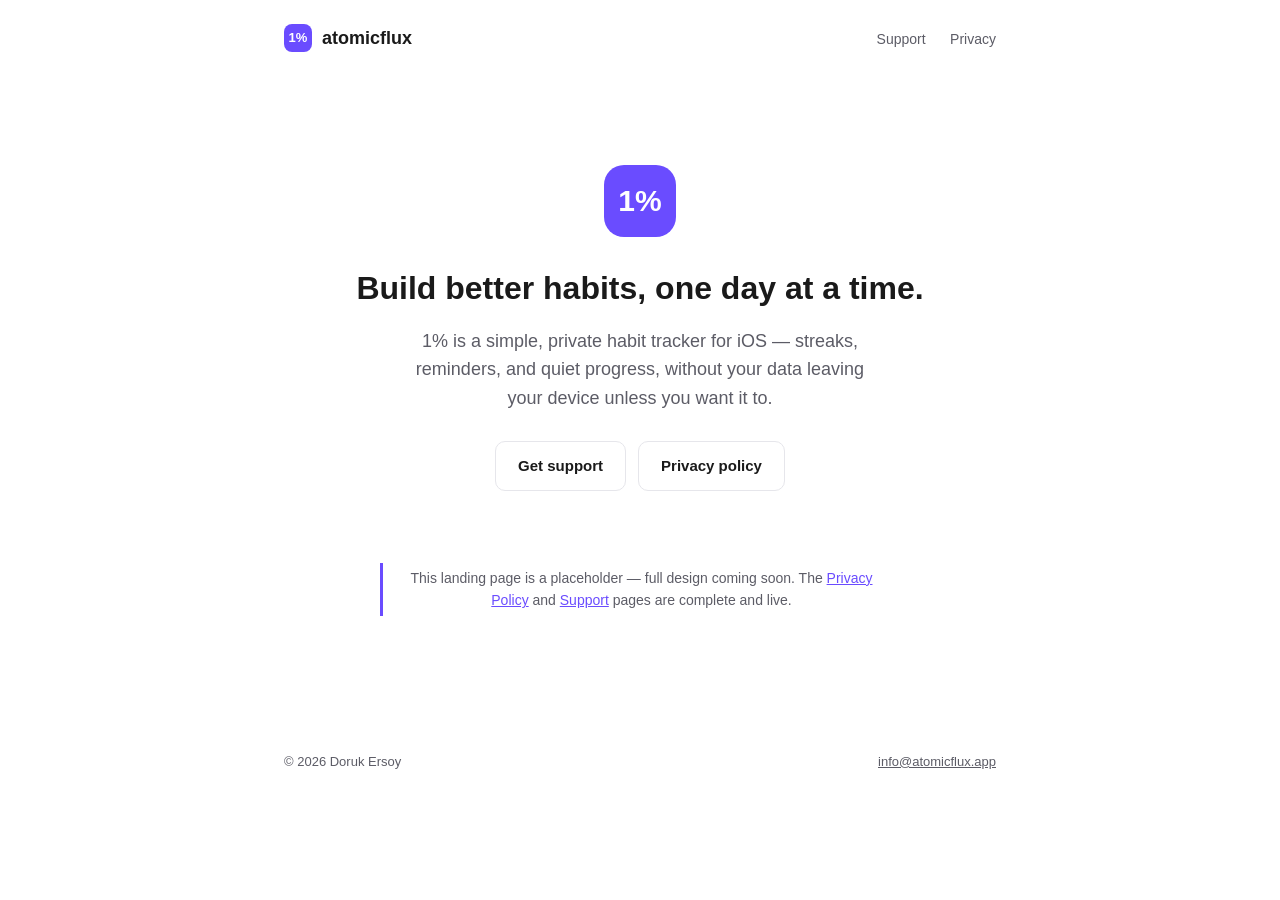
==== index.html @ e9e7b1c2 "Initial site: landing page, privacy policy, and support page Co-Authored-By: Claude Sonnet 5 <norepl" ====
<!doctype html>
<html lang="en">
<head>
<meta charset="utf-8">
<meta name="viewport" content="width=device-width, initial-scale=1">
<title>1% — Build better habits, one day at a time</title>
<meta name="description" content="1% is a simple, private habit tracker for iOS. Track streaks, build routines, and grow 1% every day.">
<link rel="stylesheet" href="/css/style.css">
</head>
<body>
<header class="site">
  <a class="brand" href="/">
    <span class="mark">1%</span>
    atomicflux
  </a>
  <nav class="site">
    <a href="/support/">Support</a>
    <a href="/privacy/">Privacy</a>
  </nav>
</header>

<main class="wrap">
  <section class="hero">
    <div class="mark-lg">1%</div>
    <h1>Build better habits, one day at a time.</h1>
    <p class="tagline">1% is a simple, private habit tracker for iOS — streaks, reminders, and quiet progress, without your data leaving your device unless you want it to.</p>
    <div class="cta-row">
      <a class="btn secondary" href="/support/">Get support</a>
      <a class="btn secondary" href="/privacy/">Privacy policy</a>
    </div>
  </section>

  <p class="notice" style="text-align:center; max-width:520px; margin:40px auto 0;">
    This landing page is a placeholder — full design coming soon. The
    <a href="/privacy/">Privacy Policy</a> and <a href="/support/">Support</a>
    pages are complete and live.
  </p>
</main>

<footer class="site">
  <span>&copy; 2026 Doruk Ersoy</span>
  <span><a href="mailto:info@atomicflux.app">info@atomicflux.app</a></span>
</footer>
</body>
</html>
---- css/style.css ----
:root {
  color-scheme: light dark;
  --bg: #ffffff;
  --fg: #1a1a1a;
  --muted: #5c5c66;
  --accent: #6a4cff;
  --border: #e6e6eb;
  --card: #f7f7fa;
}

@media (prefers-color-scheme: dark) {
  :root {
    --bg: #0f0f13;
    --fg: #f2f2f5;
    --muted: #a3a3ad;
    --accent: #9b85ff;
    --border: #26262e;
    --card: #17171d;
  }
}

* { box-sizing: border-box; }

body {
  margin: 0;
  background: var(--bg);
  color: var(--fg);
  font-family: -apple-system, BlinkMacSystemFont, "Segoe UI", Roboto, Helvetica, Arial, sans-serif;
  line-height: 1.6;
}

.wrap {
  max-width: 760px;
  margin: 0 auto;
  padding: 48px 24px 96px;
}

header.site {
  display: flex;
  align-items: center;
  justify-content: space-between;
  max-width: 760px;
  margin: 0 auto;
  padding: 24px 24px 0;
}

.brand {
  display: flex;
  align-items: center;
  gap: 10px;
  font-weight: 700;
  font-size: 18px;
  color: var(--fg);
  text-decoration: none;
}

.brand .mark {
  width: 28px;
  height: 28px;
  border-radius: 8px;
  background: var(--accent);
  color: #fff;
  display: flex;
  align-items: center;
  justify-content: center;
  font-size: 13px;
  font-weight: 800;
}

nav.site a {
  color: var(--muted);
  text-decoration: none;
  font-size: 14px;
  margin-left: 20px;
}

nav.site a:hover { color: var(--fg); }

h1 { font-size: 32px; margin-bottom: 8px; }
h2 { font-size: 22px; margin-top: 40px; }
h3 { font-size: 17px; margin-top: 28px; }

p, li { color: var(--fg); }

.muted { color: var(--muted); }

a { color: var(--accent); }

table {
  width: 100%;
  border-collapse: collapse;
  margin: 16px 0;
}

th, td {
  text-align: left;
  padding: 8px 12px;
  border: 1px solid var(--border);
  font-size: 14px;
}

th { background: var(--card); }

.card {
  background: var(--card);
  border: 1px solid var(--border);
  border-radius: 12px;
  padding: 20px 24px;
  margin: 20px 0;
}

.badge {
  display: inline-block;
  font-size: 12px;
  color: var(--muted);
  border: 1px solid var(--border);
  border-radius: 999px;
  padding: 4px 10px;
  margin-bottom: 16px;
}

.hero {
  text-align: center;
  padding: 64px 0 32px;
}

.hero .mark-lg {
  width: 72px;
  height: 72px;
  border-radius: 20px;
  background: var(--accent);
  color: #fff;
  display: flex;
  align-items: center;
  justify-content: center;
  font-size: 30px;
  font-weight: 800;
  margin: 0 auto 20px;
}

.hero p.tagline {
  color: var(--muted);
  font-size: 18px;
  max-width: 480px;
  margin: 12px auto 28px;
}

.cta-row {
  display: flex;
  gap: 12px;
  justify-content: center;
  flex-wrap: wrap;
}

.btn {
  display: inline-block;
  padding: 12px 22px;
  border-radius: 10px;
  text-decoration: none;
  font-weight: 600;
  font-size: 15px;
}

.btn.primary {
  background: var(--accent);
  color: #fff;
}

.btn.secondary {
  background: transparent;
  color: var(--fg);
  border: 1px solid var(--border);
}

footer.site {
  max-width: 760px;
  margin: 0 auto;
  padding: 40px 24px;
  color: var(--muted);
  font-size: 13px;
  display: flex;
  justify-content: space-between;
  flex-wrap: wrap;
  gap: 8px;
}

footer.site a { color: var(--muted); }

.faq dt {
  font-weight: 600;
  margin-top: 20px;
}

.faq dd {
  margin: 6px 0 0;
  color: var(--muted);
}

.notice {
  border-left: 3px solid var(--accent);
  padding: 4px 16px;
  color: var(--muted);
  font-size: 14px;
  margin: 24px 0;
}
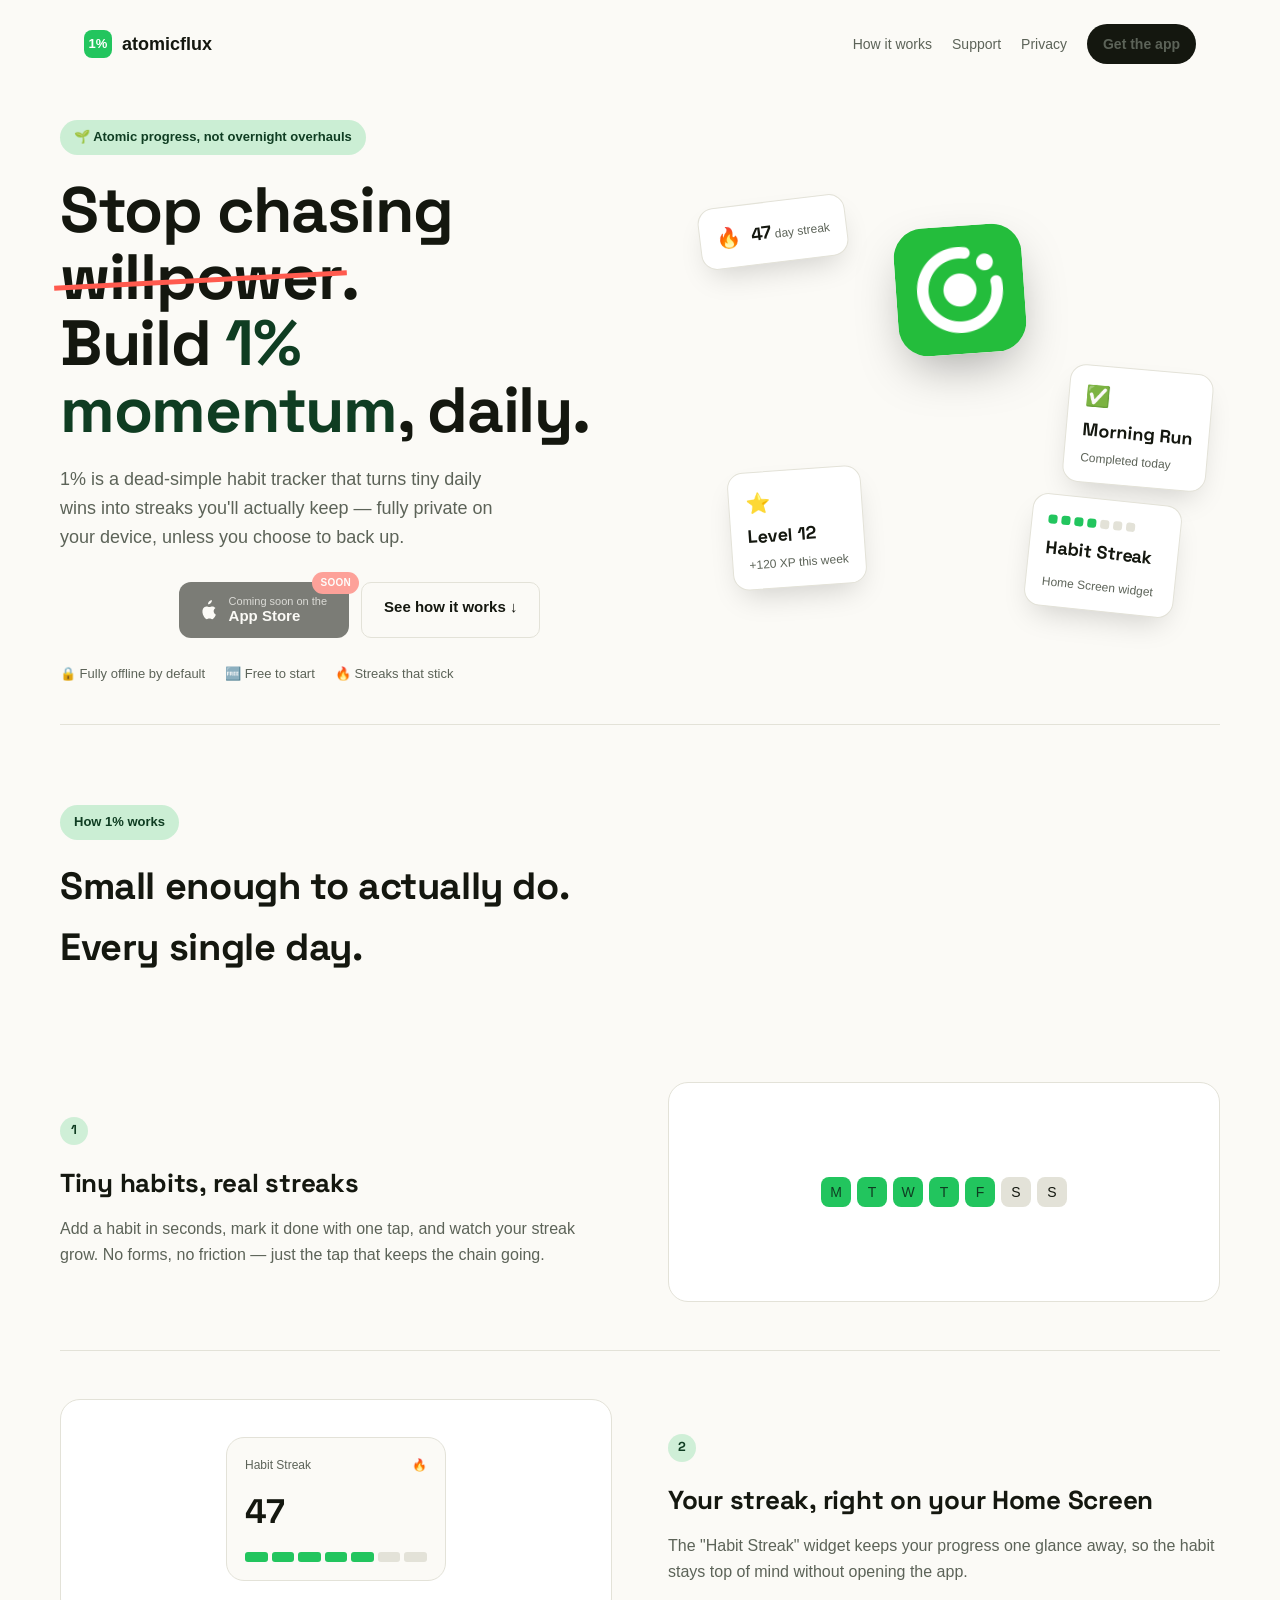
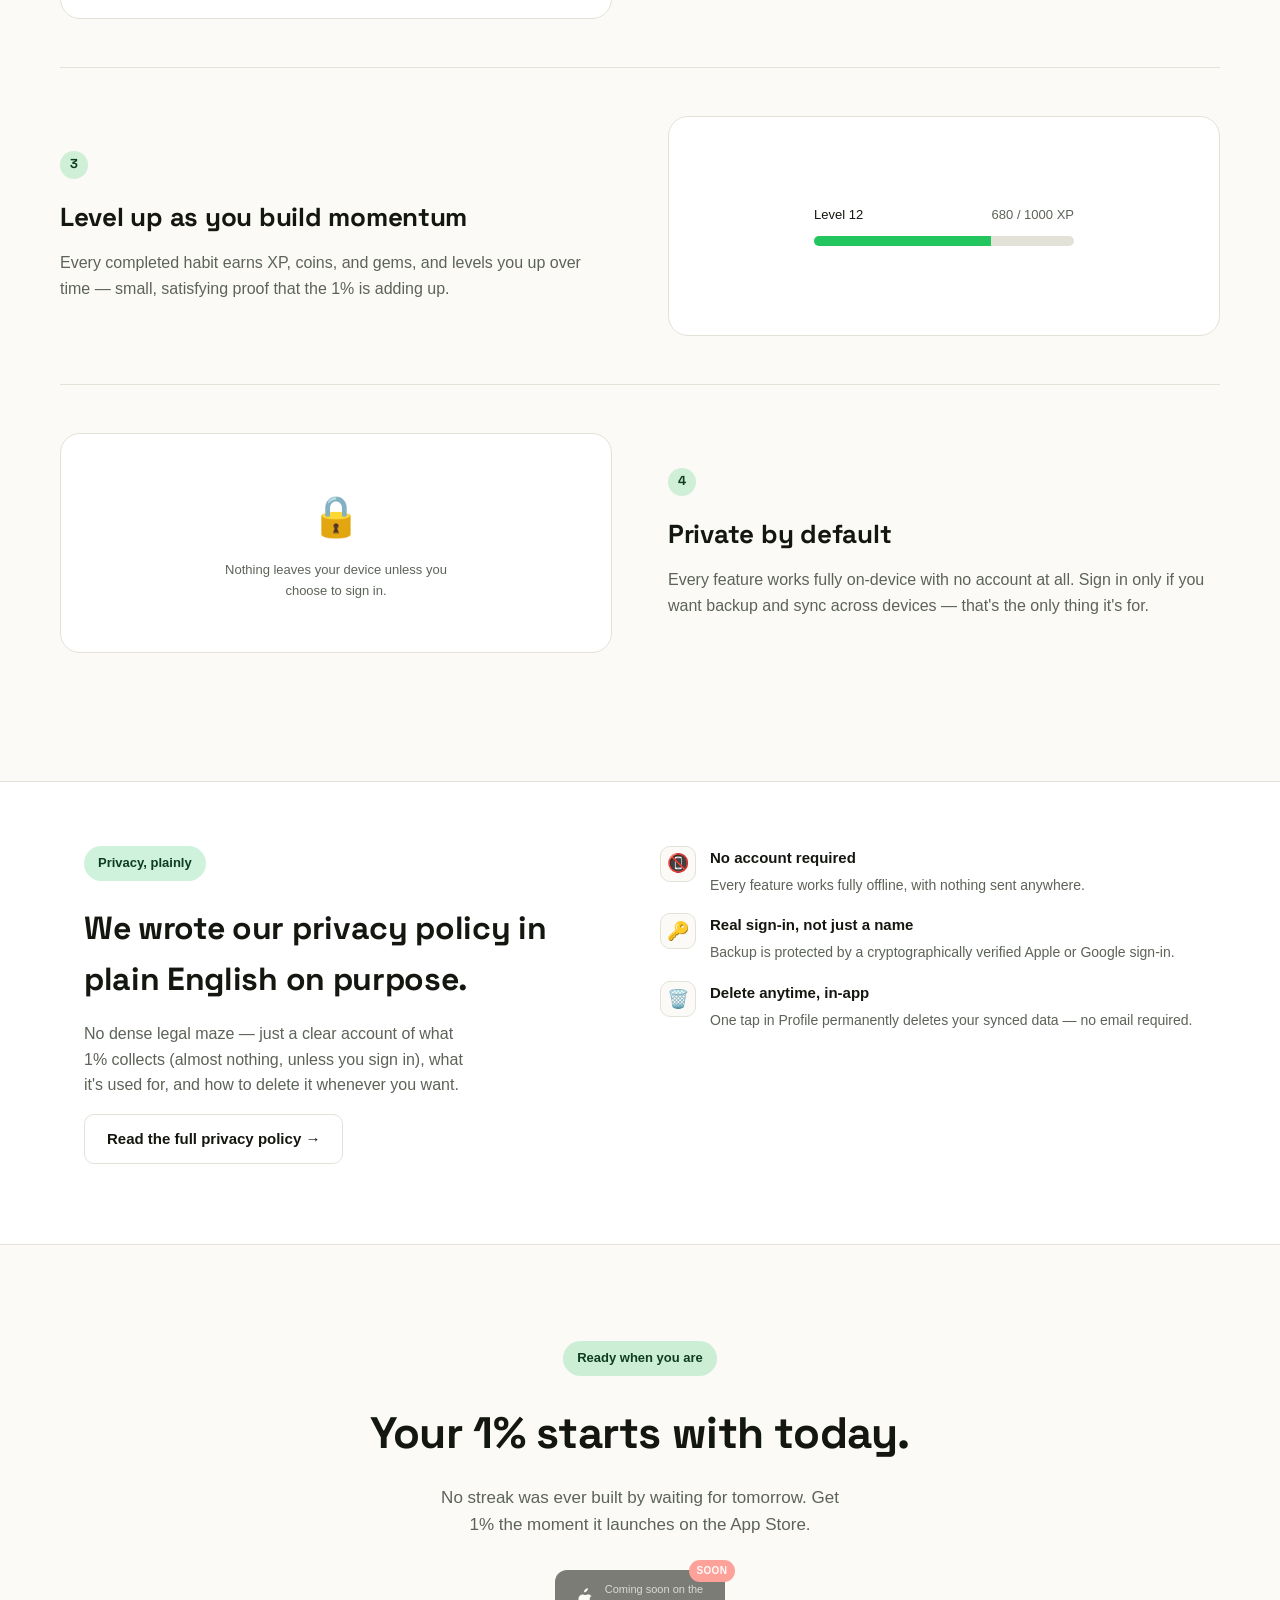
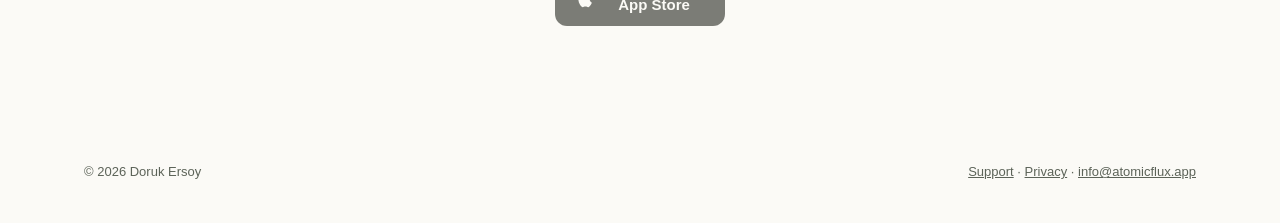
==== commit 41757c76: "Redesign landing page: bold hero, floating stat cards, feature walkthrough Co-Authored-By: Claude So" ====
--- a/index.html
+++ b/index.html
@@ -3,43 +3,205 @@
 <head>
 <meta charset="utf-8">
 <meta name="viewport" content="width=device-width, initial-scale=1">
-<title>1% — Build better habits, one day at a time</title>
-<meta name="description" content="1% is a simple, private habit tracker for iOS. Track streaks, build routines, and grow 1% every day.">
+<title>1% — Stop chasing willpower. Build 1% momentum, daily.</title>
+<meta name="description" content="1% is a dead-simple, private habit tracker for iOS. Turn tiny daily wins into streaks you'll actually keep.">
+<link rel="preconnect" href="https://fonts.googleapis.com">
+<link rel="preconnect" href="https://fonts.gstatic.com" crossorigin>
+<link href="https://fonts.googleapis.com/css2?family=Space+Grotesk:wght@500;700&display=swap" rel="stylesheet">
 <link rel="stylesheet" href="/css/style.css">
+<link rel="stylesheet" href="/css/home.css">
 </head>
-<body>
+<body class="home">
 <header class="site">
   <a class="brand" href="/">
     <span class="mark">1%</span>
     atomicflux
   </a>
   <nav class="site">
+    <a href="#how-it-works">How it works</a>
     <a href="/support/">Support</a>
     <a href="/privacy/">Privacy</a>
+    <a class="nav-dl" href="#download">Get the app</a>
   </nav>
 </header>
 
-<main class="wrap">
-  <section class="hero">
-    <div class="mark-lg">1%</div>
-    <h1>Build better habits, one day at a time.</h1>
-    <p class="tagline">1% is a simple, private habit tracker for iOS — streaks, reminders, and quiet progress, without your data leaving your device unless you want it to.</p>
+<main>
+  <section class="hero-section home-wrap">
+    <div class="hero-grid">
+      <div class="hero-copy">
+        <span class="eyebrow">🌱 Atomic progress, not overnight overhauls</span>
+        <h1>
+          <span class="line">Stop chasing <span class="strike">willpower</span>.</span>
+          <span class="line">Build <span class="accent-word">1% momentum</span>, daily.</span>
+        </h1>
+        <p class="hero-sub">1% is a dead-simple habit tracker that turns tiny daily wins into streaks you'll actually keep — fully private on your device, unless you choose to back up.</p>
+
+        <div class="cta-row">
+          <a class="appstore-badge disabled" href="#download" aria-disabled="true">
+            <svg width="22" height="22" viewBox="0 0 24 24" fill="currentColor" aria-hidden="true"><path d="M16.365 1.43c0 1.14-.462 2.096-1.226 2.87-.83.84-2.14 1.49-3.09 1.41-.15-1.09.44-2.24 1.16-2.95.79-.8 2.14-1.4 3.11-1.33.02.01.03.01.05 0zM20.6 17.12c-.41.95-.6 1.37-1.12 2.21-.72 1.17-1.74 2.63-3 2.64-1.12.01-1.41-.73-2.93-.72-1.52.01-1.84.74-2.96.73-1.26-.01-2.22-1.32-2.94-2.49-2.02-3.27-2.23-7.1-.98-9.14.88-1.44 2.28-2.29 3.6-2.29 1.34 0 2.18.74 3.29.74 1.08 0 1.73-.74 3.29-.74 1.18 0 2.43.64 3.31 1.75-2.91 1.6-2.44 5.76.44 7.31z"/></svg>
+            <span class="label">
+              <span class="small">Coming soon on the</span>
+              <span class="big">App Store</span>
+            </span>
+            <span class="soon-tag">Soon</span>
+          </a>
+          <a class="btn secondary" href="#how-it-works">See how it works ↓</a>
+        </div>
+
+        <div class="proof-row">
+          <span>🔒 Fully offline by default</span>
+          <span>🆓 Free to start</span>
+          <span>🔥 Streaks that stick</span>
+        </div>
+      </div>
+
+      <div class="hero-visual" data-reveal>
+        <img class="app-icon-float" src="/assets/app-icon.png" alt="1% app icon">
+        <div class="float-card card-streak">
+          <span class="emoji">🔥</span>
+          <div><strong>47</strong> <span class="muted">day streak</span></div>
+        </div>
+        <div class="float-card card-habit">
+          <span class="emoji">✅</span>
+          <strong>Morning Run</strong>
+          <span class="muted">Completed today</span>
+        </div>
+        <div class="float-card card-level">
+          <span class="emoji">⭐</span>
+          <strong>Level 12</strong>
+          <span class="muted">+120 XP this week</span>
+        </div>
+        <div class="float-card card-widget">
+          <div class="widget-dots" aria-hidden="true">
+            <span class="dot on"></span><span class="dot on"></span><span class="dot on"></span>
+            <span class="dot on"></span><span class="dot"></span><span class="dot"></span><span class="dot"></span>
+          </div>
+          <strong>Habit Streak</strong>
+          <span class="muted">Home Screen widget</span>
+        </div>
+      </div>
+    </div>
+  </section>
+
+  <section id="how-it-works" class="features home-wrap">
+    <div class="section-head" data-reveal>
+      <span class="eyebrow">How 1% works</span>
+      <h2>Small enough to actually do. Every single day.</h2>
+    </div>
+
+    <div class="feature-row" data-reveal>
+      <div class="feature-copy">
+        <span class="num">1</span>
+        <h3>Tiny habits, real streaks</h3>
+        <p>Add a habit in seconds, mark it done with one tap, and watch your streak grow. No forms, no friction — just the tap that keeps the chain going.</p>
+      </div>
+      <div class="feature-visual">
+        <div class="mock-streak" aria-hidden="true">
+          <div class="day done">M</div>
+          <div class="day done">T</div>
+          <div class="day done">W</div>
+          <div class="day done">T</div>
+          <div class="day done">F</div>
+          <div class="day">S</div>
+          <div class="day">S</div>
+        </div>
+      </div>
+    </div>
+
+    <div class="feature-row reverse" data-reveal>
+      <div class="feature-copy">
+        <span class="num">2</span>
+        <h3>Your streak, right on your Home Screen</h3>
+        <p>The "Habit Streak" widget keeps your progress one glance away, so the habit stays top of mind without opening the app.</p>
+      </div>
+      <div class="feature-visual">
+        <div class="mock-widget" aria-hidden="true">
+          <div class="top"><span>Habit Streak</span><span>🔥</span></div>
+          <div class="streak-num">47</div>
+          <div class="grid7">
+            <span class="on"></span><span class="on"></span><span class="on"></span>
+            <span class="on"></span><span class="on"></span><span></span><span></span>
+          </div>
+        </div>
+      </div>
+    </div>
+
+    <div class="feature-row" data-reveal>
+      <div class="feature-copy">
+        <span class="num">3</span>
+        <h3>Level up as you build momentum</h3>
+        <p>Every completed habit earns XP, coins, and gems, and levels you up over time — small, satisfying proof that the 1% is adding up.</p>
+      </div>
+      <div class="feature-visual">
+        <div class="mock-levels" aria-hidden="true">
+          <div class="row"><span>Level 12</span><span class="muted">680 / 1000 XP</span></div>
+          <div class="bar"><span></span></div>
+        </div>
+      </div>
+    </div>
+
+    <div class="feature-row reverse" data-reveal>
+      <div class="feature-copy">
+        <span class="num">4</span>
+        <h3>Private by default</h3>
+        <p>Every feature works fully on-device with no account at all. Sign in only if you want backup and sync across devices — that's the only thing it's for.</p>
+      </div>
+      <div class="feature-visual">
+        <div class="mock-lock">
+          <div class="icon">🔒</div>
+          <p>Nothing leaves your device unless you choose to sign in.</p>
+        </div>
+      </div>
+    </div>
+  </section>
+
+  <section class="trust-strip">
+    <div class="home-wrap trust-grid" data-reveal>
+      <div>
+        <span class="eyebrow">Privacy, plainly</span>
+        <h2>We wrote our privacy policy in plain English on purpose.</h2>
+        <p>No dense legal maze — just a clear account of what 1% collects (almost nothing, unless you sign in), what it's used for, and how to delete it whenever you want.</p>
+        <p><a class="btn secondary" href="/privacy/">Read the full privacy policy →</a></p>
+      </div>
+      <div class="trust-points">
+        <div class="trust-point">
+          <span class="icon">📵</span>
+          <div><strong>No account required</strong><span>Every feature works fully offline, with nothing sent anywhere.</span></div>
+        </div>
+        <div class="trust-point">
+          <span class="icon">🔑</span>
+          <div><strong>Real sign-in, not just a name</strong><span>Backup is protected by a cryptographically verified Apple or Google sign-in.</span></div>
+        </div>
+        <div class="trust-point">
+          <span class="icon">🗑️</span>
+          <div><strong>Delete anytime, in-app</strong><span>One tap in Profile permanently deletes your synced data — no email required.</span></div>
+        </div>
+      </div>
+    </div>
+  </section>
+
+  <section id="download" class="final-cta home-wrap" data-reveal>
+    <span class="eyebrow">Ready when you are</span>
+    <h2>Your 1% starts with today.</h2>
+    <p>No streak was ever built by waiting for tomorrow. Get 1% the moment it launches on the App Store.</p>
     <div class="cta-row">
-      <a class="btn secondary" href="/support/">Get support</a>
-      <a class="btn secondary" href="/privacy/">Privacy policy</a>
-    </div>
-  </section>
-
-  <p class="notice" style="text-align:center; max-width:520px; margin:40px auto 0;">
-    This landing page is a placeholder — full design coming soon. The
-    <a href="/privacy/">Privacy Policy</a> and <a href="/support/">Support</a>
-    pages are complete and live.
-  </p>
+      <a class="appstore-badge disabled" href="#download" aria-disabled="true">
+        <svg width="22" height="22" viewBox="0 0 24 24" fill="currentColor" aria-hidden="true"><path d="M16.365 1.43c0 1.14-.462 2.096-1.226 2.87-.83.84-2.14 1.49-3.09 1.41-.15-1.09.44-2.24 1.16-2.95.79-.8 2.14-1.4 3.11-1.33.02.01.03.01.05 0zM20.6 17.12c-.41.95-.6 1.37-1.12 2.21-.72 1.17-1.74 2.63-3 2.64-1.12.01-1.41-.73-2.93-.72-1.52.01-1.84.74-2.96.73-1.26-.01-2.22-1.32-2.94-2.49-2.02-3.27-2.23-7.1-.98-9.14.88-1.44 2.28-2.29 3.6-2.29 1.34 0 2.18.74 3.29.74 1.08 0 1.73-.74 3.29-.74 1.18 0 2.43.64 3.31 1.75-2.91 1.6-2.44 5.76.44 7.31z"/></svg>
+        <span class="label">
+          <span class="small">Coming soon on the</span>
+          <span class="big">App Store</span>
+        </span>
+        <span class="soon-tag">Soon</span>
+      </a>
+    </div>
+  </section>
 </main>
 
 <footer class="site">
   <span>&copy; 2026 Doruk Ersoy</span>
-  <span><a href="mailto:info@atomicflux.app">info@atomicflux.app</a></span>
+  <span><a href="/support/">Support</a> · <a href="/privacy/">Privacy</a> · <a href="mailto:info@atomicflux.app">info@atomicflux.app</a></span>
 </footer>
+
+<script src="/js/home.js" defer></script>
 </body>
 </html>
--- a/css/style.css
+++ b/css/style.css
@@ -1,21 +1,26 @@
 :root {
   color-scheme: light dark;
-  --bg: #ffffff;
-  --fg: #1a1a1a;
-  --muted: #5c5c66;
-  --accent: #6a4cff;
-  --border: #e6e6eb;
-  --card: #f7f7fa;
+  --bg: #fbfaf6;
+  --fg: #14170f;
+  --muted: #5c6358;
+  --accent: #22c55e;
+  --accent-ink: #0f3d22;
+  --negative: #ff5a4e;
+  --border: #e3e2d8;
+  --card: #ffffff;
+  --font-display: "Space Grotesk", -apple-system, BlinkMacSystemFont, "Segoe UI", sans-serif;
 }
 
 @media (prefers-color-scheme: dark) {
   :root {
-    --bg: #0f0f13;
-    --fg: #f2f2f5;
-    --muted: #a3a3ad;
-    --accent: #9b85ff;
-    --border: #26262e;
-    --card: #17171d;
+    --bg: #0b0d0a;
+    --fg: #f2f4ee;
+    --muted: #a2a89b;
+    --accent: #3ddc73;
+    --accent-ink: #0b2416;
+    --negative: #ff6f65;
+    --border: #23261f;
+    --card: #14170f;
   }
 }
 
@@ -67,18 +72,30 @@
   font-weight: 800;
 }
 
+nav.site {
+  display: flex;
+  align-items: center;
+  flex-wrap: wrap;
+  justify-content: flex-end;
+  gap: 10px 20px;
+}
+
 nav.site a {
   color: var(--muted);
   text-decoration: none;
   font-size: 14px;
-  margin-left: 20px;
 }
 
 nav.site a:hover { color: var(--fg); }
 
-h1 { font-size: 32px; margin-bottom: 8px; }
-h2 { font-size: 22px; margin-top: 40px; }
-h3 { font-size: 17px; margin-top: 28px; }
+@media (max-width: 560px) {
+  header.site { flex-wrap: wrap; row-gap: 14px; }
+}
+
+h1, h2, h3 { font-family: var(--font-display); letter-spacing: -0.01em; }
+h1 { font-size: 32px; margin-bottom: 8px; font-weight: 700; }
+h2 { font-size: 22px; margin-top: 40px; font-weight: 700; }
+h3 { font-size: 17px; margin-top: 28px; font-weight: 700; }
 
 p, li { color: var(--fg); }
 
@@ -117,32 +134,6 @@
   border-radius: 999px;
   padding: 4px 10px;
   margin-bottom: 16px;
-}
-
-.hero {
-  text-align: center;
-  padding: 64px 0 32px;
-}
-
-.hero .mark-lg {
-  width: 72px;
-  height: 72px;
-  border-radius: 20px;
-  background: var(--accent);
-  color: #fff;
-  display: flex;
-  align-items: center;
-  justify-content: center;
-  font-size: 30px;
-  font-weight: 800;
-  margin: 0 auto 20px;
-}
-
-.hero p.tagline {
-  color: var(--muted);
-  font-size: 18px;
-  max-width: 480px;
-  margin: 12px auto 28px;
 }
 
 .cta-row {
--- a/css/home.css
+++ b/css/home.css
@@ -0,0 +1,476 @@
+/* ---------- layout shell (wider than the legal pages) ---------- */
+
+body.home header.site,
+body.home footer.site {
+  max-width: 1160px;
+}
+
+.home-wrap {
+  max-width: 1160px;
+  margin: 0 auto;
+  padding: 0 24px;
+}
+
+.nav-dl {
+  display: inline-flex;
+  align-items: center;
+  gap: 6px;
+  background: var(--fg);
+  color: var(--bg);
+  font-size: 13px;
+  font-weight: 700;
+  padding: 9px 16px;
+  border-radius: 999px;
+  text-decoration: none;
+}
+
+@media (prefers-color-scheme: dark) {
+  .nav-dl { background: var(--accent); color: var(--accent-ink); }
+}
+
+/* ---------- hero ---------- */
+
+.hero-section {
+  padding: 56px 0 40px;
+  overflow: visible;
+}
+
+.hero-grid {
+  display: grid;
+  grid-template-columns: 1.15fr 1fr;
+  gap: 40px;
+  align-items: center;
+}
+
+@media (max-width: 860px) {
+  .hero-grid { grid-template-columns: 1fr; }
+}
+
+.eyebrow {
+  display: inline-flex;
+  align-items: center;
+  gap: 8px;
+  font-size: 13px;
+  font-weight: 600;
+  color: var(--accent-ink);
+  background: color-mix(in srgb, var(--accent) 22%, transparent);
+  border-radius: 999px;
+  padding: 7px 14px;
+  margin-bottom: 22px;
+}
+
+@media (prefers-color-scheme: dark) {
+  .eyebrow { color: var(--accent); background: color-mix(in srgb, var(--accent) 16%, transparent); }
+}
+
+.hero-copy h1 {
+  font-size: clamp(40px, 5.4vw, 64px);
+  line-height: 1.04;
+  font-weight: 700;
+  margin: 0 0 22px;
+  letter-spacing: -0.02em;
+}
+
+.hero-copy h1 .line { display: block; }
+
+.strike {
+  position: relative;
+  white-space: nowrap;
+}
+
+.strike::after {
+  content: "";
+  position: absolute;
+  left: -2%;
+  right: -2%;
+  top: 52%;
+  height: 0.08em;
+  background: var(--negative);
+  transform: rotate(-3deg);
+}
+
+.accent-word {
+  color: var(--accent-ink);
+}
+
+@media (prefers-color-scheme: dark) {
+  .accent-word { color: var(--accent); }
+}
+
+.hero-sub {
+  font-size: 18px;
+  color: var(--muted);
+  max-width: 46ch;
+  margin: 0 0 30px;
+}
+
+.proof-row {
+  display: flex;
+  gap: 20px;
+  flex-wrap: wrap;
+  margin-top: 26px;
+  font-size: 13px;
+  color: var(--muted);
+}
+
+.proof-row span { display: inline-flex; align-items: center; gap: 6px; }
+
+/* App Store badge */
+
+.appstore-badge {
+  display: inline-flex;
+  align-items: center;
+  gap: 10px;
+  background: var(--fg);
+  color: var(--bg);
+  padding: 13px 22px 13px 18px;
+  border-radius: 12px;
+  text-decoration: none;
+  font-weight: 700;
+  cursor: default;
+  position: relative;
+}
+
+.appstore-badge svg { flex-shrink: 0; }
+
+.appstore-badge .label {
+  display: flex;
+  flex-direction: column;
+  line-height: 1.15;
+}
+
+.appstore-badge .label .small {
+  font-size: 11px;
+  font-weight: 500;
+  opacity: 0.75;
+}
+
+.appstore-badge .label .big {
+  font-size: 15px;
+}
+
+.appstore-badge.disabled {
+  opacity: 0.55;
+  pointer-events: none;
+}
+
+.appstore-badge .soon-tag {
+  position: absolute;
+  top: -10px;
+  right: -10px;
+  background: var(--negative);
+  color: #fff;
+  font-size: 10px;
+  font-weight: 800;
+  text-transform: uppercase;
+  letter-spacing: 0.03em;
+  padding: 3px 8px;
+  border-radius: 999px;
+}
+
+/* ---------- hero visual: floating cards ---------- */
+
+.hero-visual {
+  position: relative;
+  min-height: 420px;
+}
+
+.hero-visual .app-icon-float {
+  width: 128px;
+  height: 128px;
+  border-radius: 30px;
+  box-shadow: 0 20px 50px -12px rgba(0,0,0,0.35);
+  position: absolute;
+  top: 8%;
+  left: 50%;
+  transform: translateX(-50%) rotate(-4deg);
+  z-index: 3;
+}
+
+.float-card {
+  position: absolute;
+  background: var(--card);
+  border: 1px solid var(--border);
+  border-radius: 16px;
+  padding: 14px 16px;
+  box-shadow: 0 14px 30px -10px rgba(0,0,0,0.18);
+  display: flex;
+  align-items: center;
+  gap: 10px;
+  font-size: 13px;
+  font-weight: 600;
+  transition: transform 0.25s ease;
+}
+
+.float-card .emoji { font-size: 20px; }
+.float-card .muted { font-weight: 500; font-size: 12px; }
+.float-card strong { font-family: var(--font-display); font-size: 18px; }
+
+.card-streak {
+  top: 2%;
+  left: 0;
+  transform: rotate(-7deg);
+}
+
+.card-habit {
+  top: 42%;
+  right: 2%;
+  transform: rotate(5deg);
+  flex-direction: column;
+  align-items: flex-start;
+  gap: 4px;
+}
+
+.card-level {
+  bottom: 6%;
+  left: 6%;
+  transform: rotate(-4deg);
+  flex-direction: column;
+  align-items: flex-start;
+  gap: 4px;
+}
+
+.card-widget {
+  bottom: 0%;
+  right: 8%;
+  transform: rotate(6deg);
+  width: 150px;
+  flex-direction: column;
+  align-items: flex-start;
+}
+
+.card-widget .widget-dots { display: flex; gap: 4px; margin-top: 6px; }
+.card-widget .dot { width: 9px; height: 9px; border-radius: 3px; background: var(--border); }
+.card-widget .dot.on { background: var(--accent); }
+
+@media (max-width: 860px) {
+  .hero-visual { min-height: 340px; margin-top: 16px; }
+  .hero-visual .app-icon-float { width: 96px; height: 96px; }
+  .float-card { font-size: 12px; padding: 10px 12px; }
+}
+
+/* ---------- features ---------- */
+
+.features {
+  padding: 80px 0;
+  border-top: 1px solid var(--border);
+}
+
+.section-head {
+  max-width: 560px;
+  margin-bottom: 56px;
+}
+
+.section-head .eyebrow { margin-bottom: 16px; }
+
+.section-head h2 {
+  font-size: clamp(28px, 3.4vw, 38px);
+  margin: 0;
+  font-weight: 700;
+}
+
+.feature-row {
+  display: grid;
+  grid-template-columns: 1fr 1fr;
+  gap: 56px;
+  align-items: center;
+  padding: 48px 0;
+}
+
+.feature-row:not(:last-child) {
+  border-bottom: 1px solid var(--border);
+}
+
+.feature-row.reverse .feature-copy { order: 2; }
+.feature-row.reverse .feature-visual { order: 1; }
+
+@media (max-width: 860px) {
+  .feature-row, .feature-row.reverse { grid-template-columns: 1fr; }
+  .feature-row.reverse .feature-copy,
+  .feature-row.reverse .feature-visual { order: initial; }
+}
+
+.feature-copy .num {
+  font-family: var(--font-display);
+  font-size: 13px;
+  font-weight: 700;
+  color: var(--accent-ink);
+  background: color-mix(in srgb, var(--accent) 20%, transparent);
+  display: inline-flex;
+  width: 28px;
+  height: 28px;
+  align-items: center;
+  justify-content: center;
+  border-radius: 50%;
+  margin-bottom: 18px;
+}
+
+@media (prefers-color-scheme: dark) {
+  .feature-copy .num { color: var(--accent); }
+}
+
+.feature-copy h3 {
+  font-size: 26px;
+  margin: 0 0 12px;
+}
+
+.feature-copy p {
+  color: var(--muted);
+  font-size: 16px;
+  margin: 0;
+}
+
+.feature-visual {
+  background: var(--card);
+  border: 1px solid var(--border);
+  border-radius: 20px;
+  padding: 32px;
+  min-height: 220px;
+  display: flex;
+  align-items: center;
+  justify-content: center;
+}
+
+/* mini illustrative UI mockups (not real screenshots) */
+
+.mock-streak {
+  display: flex;
+  gap: 6px;
+}
+.mock-streak .day {
+  width: 30px;
+  height: 30px;
+  border-radius: 8px;
+  background: var(--border);
+  display: flex;
+  align-items: center;
+  justify-content: center;
+  font-size: 14px;
+}
+.mock-streak .day.done { background: var(--accent); color: var(--accent-ink); }
+
+.mock-widget {
+  width: 100%;
+  max-width: 220px;
+  background: var(--bg);
+  border: 1px solid var(--border);
+  border-radius: 18px;
+  padding: 18px;
+}
+.mock-widget .top { display: flex; justify-content: space-between; font-size: 12px; color: var(--muted); margin-bottom: 10px; }
+.mock-widget .streak-num { font-family: var(--font-display); font-size: 34px; font-weight: 700; }
+.mock-widget .grid7 { display: grid; grid-template-columns: repeat(7, 1fr); gap: 4px; margin-top: 12px; }
+.mock-widget .grid7 span { height: 10px; border-radius: 3px; background: var(--border); }
+.mock-widget .grid7 span.on { background: var(--accent); }
+
+.mock-levels {
+  width: 100%;
+  max-width: 260px;
+}
+.mock-levels .row { display: flex; justify-content: space-between; align-items: center; font-size: 13px; margin-bottom: 10px; }
+.mock-levels .bar { height: 10px; border-radius: 999px; background: var(--border); overflow: hidden; }
+.mock-levels .bar span { display: block; height: 100%; background: var(--accent); width: 68%; }
+
+.mock-lock {
+  text-align: center;
+  max-width: 240px;
+}
+.mock-lock .icon { font-size: 40px; margin-bottom: 12px; }
+.mock-lock p { font-size: 13px; color: var(--muted); margin: 0; }
+
+/* ---------- privacy trust strip ---------- */
+
+.trust-strip {
+  background: var(--card);
+  border-top: 1px solid var(--border);
+  border-bottom: 1px solid var(--border);
+  padding: 64px 0;
+}
+
+.trust-grid {
+  display: grid;
+  grid-template-columns: 1fr 1fr;
+  gap: 40px;
+  align-items: start;
+}
+
+@media (max-width: 860px) {
+  .trust-grid { grid-template-columns: 1fr; }
+}
+
+.trust-grid h2 {
+  font-size: clamp(26px, 3vw, 32px);
+  margin: 0 0 16px;
+}
+
+.trust-grid p {
+  color: var(--muted);
+  font-size: 16px;
+  max-width: 44ch;
+}
+
+.trust-points {
+  display: grid;
+  gap: 16px;
+}
+
+.trust-point {
+  display: flex;
+  gap: 14px;
+  align-items: flex-start;
+}
+
+.trust-point .icon {
+  font-size: 18px;
+  background: var(--bg);
+  border: 1px solid var(--border);
+  border-radius: 10px;
+  width: 36px;
+  height: 36px;
+  flex-shrink: 0;
+  display: flex;
+  align-items: center;
+  justify-content: center;
+}
+
+.trust-point strong { display: block; font-size: 15px; margin-bottom: 2px; }
+.trust-point span { font-size: 14px; color: var(--muted); }
+
+/* ---------- final CTA ---------- */
+
+.final-cta {
+  padding: 96px 0;
+  text-align: center;
+}
+
+.final-cta h2 {
+  font-size: clamp(30px, 4vw, 44px);
+  margin: 0 0 16px;
+}
+
+.final-cta p {
+  color: var(--muted);
+  font-size: 17px;
+  max-width: 44ch;
+  margin: 0 auto 32px;
+}
+
+.final-cta .cta-row { justify-content: center; }
+
+/* ---------- reveal-on-scroll ---------- */
+
+[data-reveal] {
+  opacity: 0;
+  transform: translateY(16px);
+  transition: opacity 0.6s ease, transform 0.6s ease;
+}
+
+[data-reveal].is-visible {
+  opacity: 1;
+  transform: translateY(0);
+}
+
+@media (prefers-reduced-motion: reduce) {
+  [data-reveal] { opacity: 1; transform: none; transition: none; }
+  .float-card, .app-icon-float { transition: none !important; }
+}
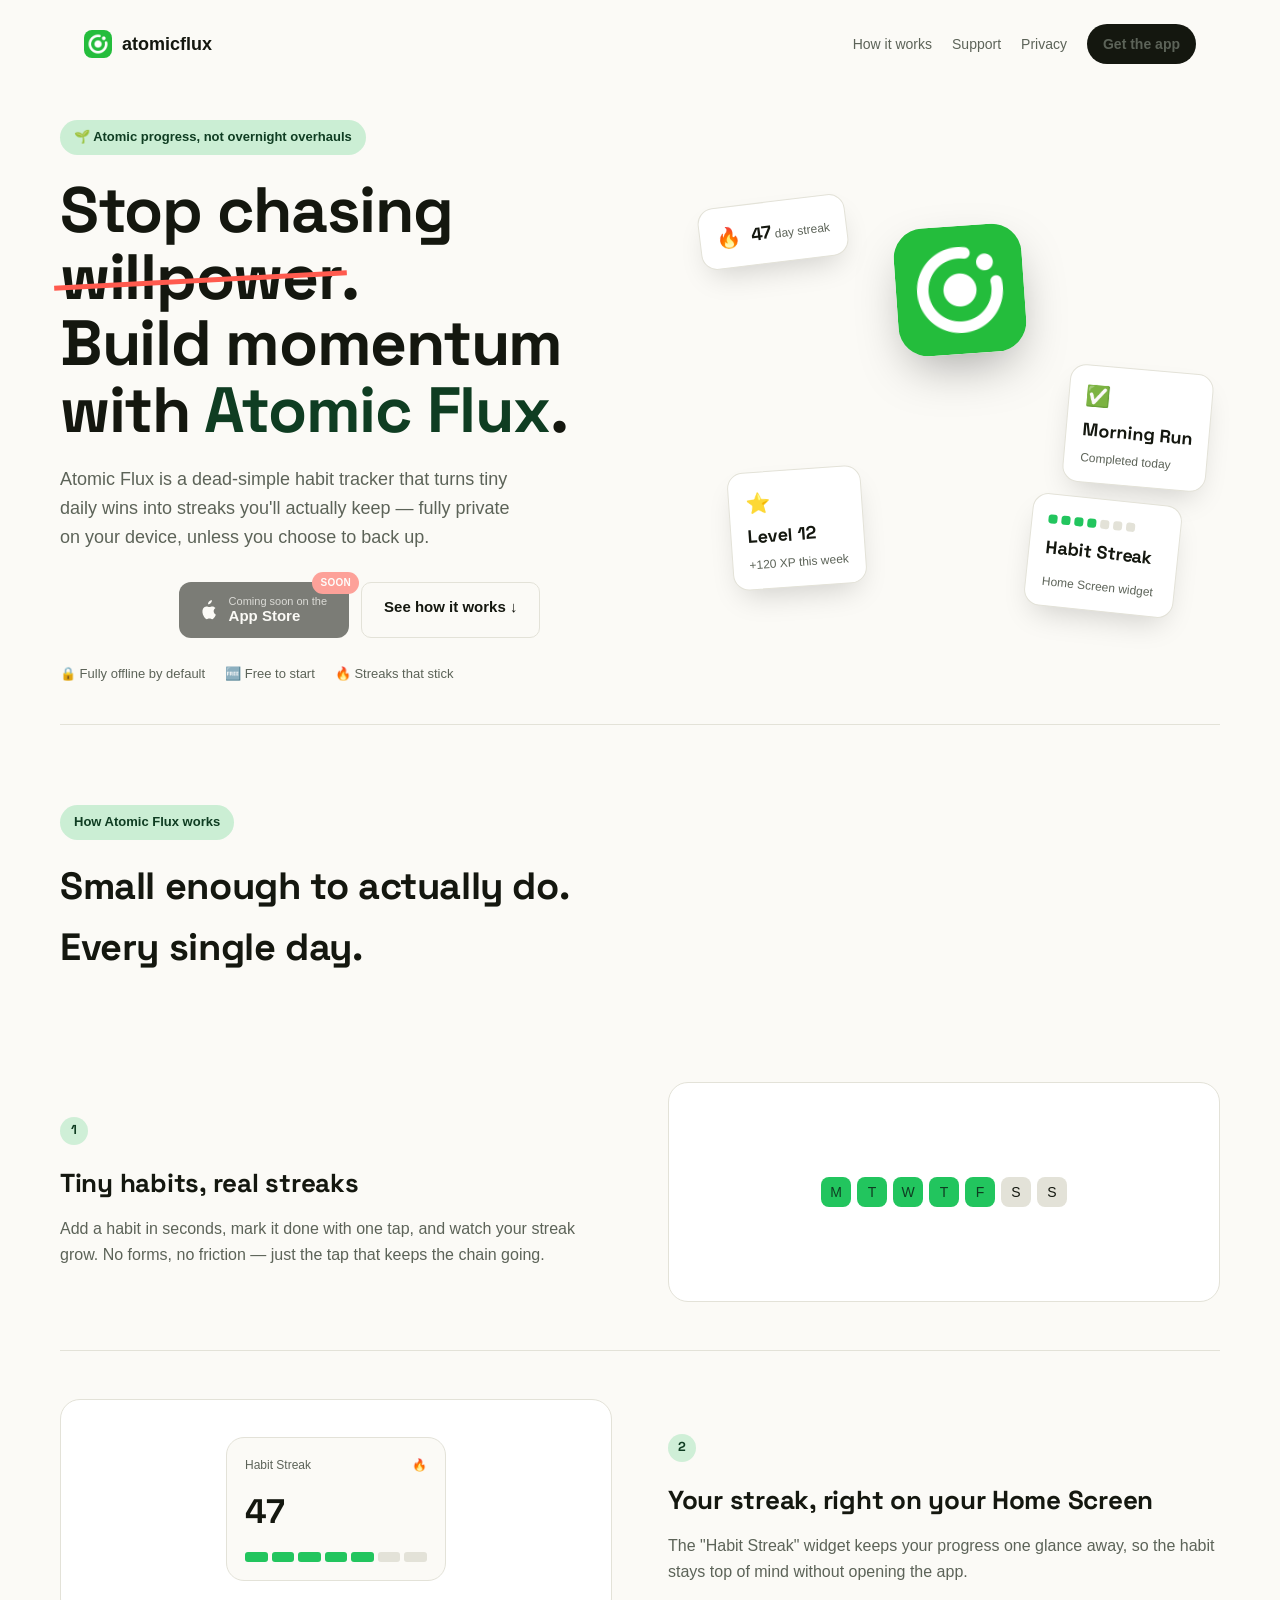
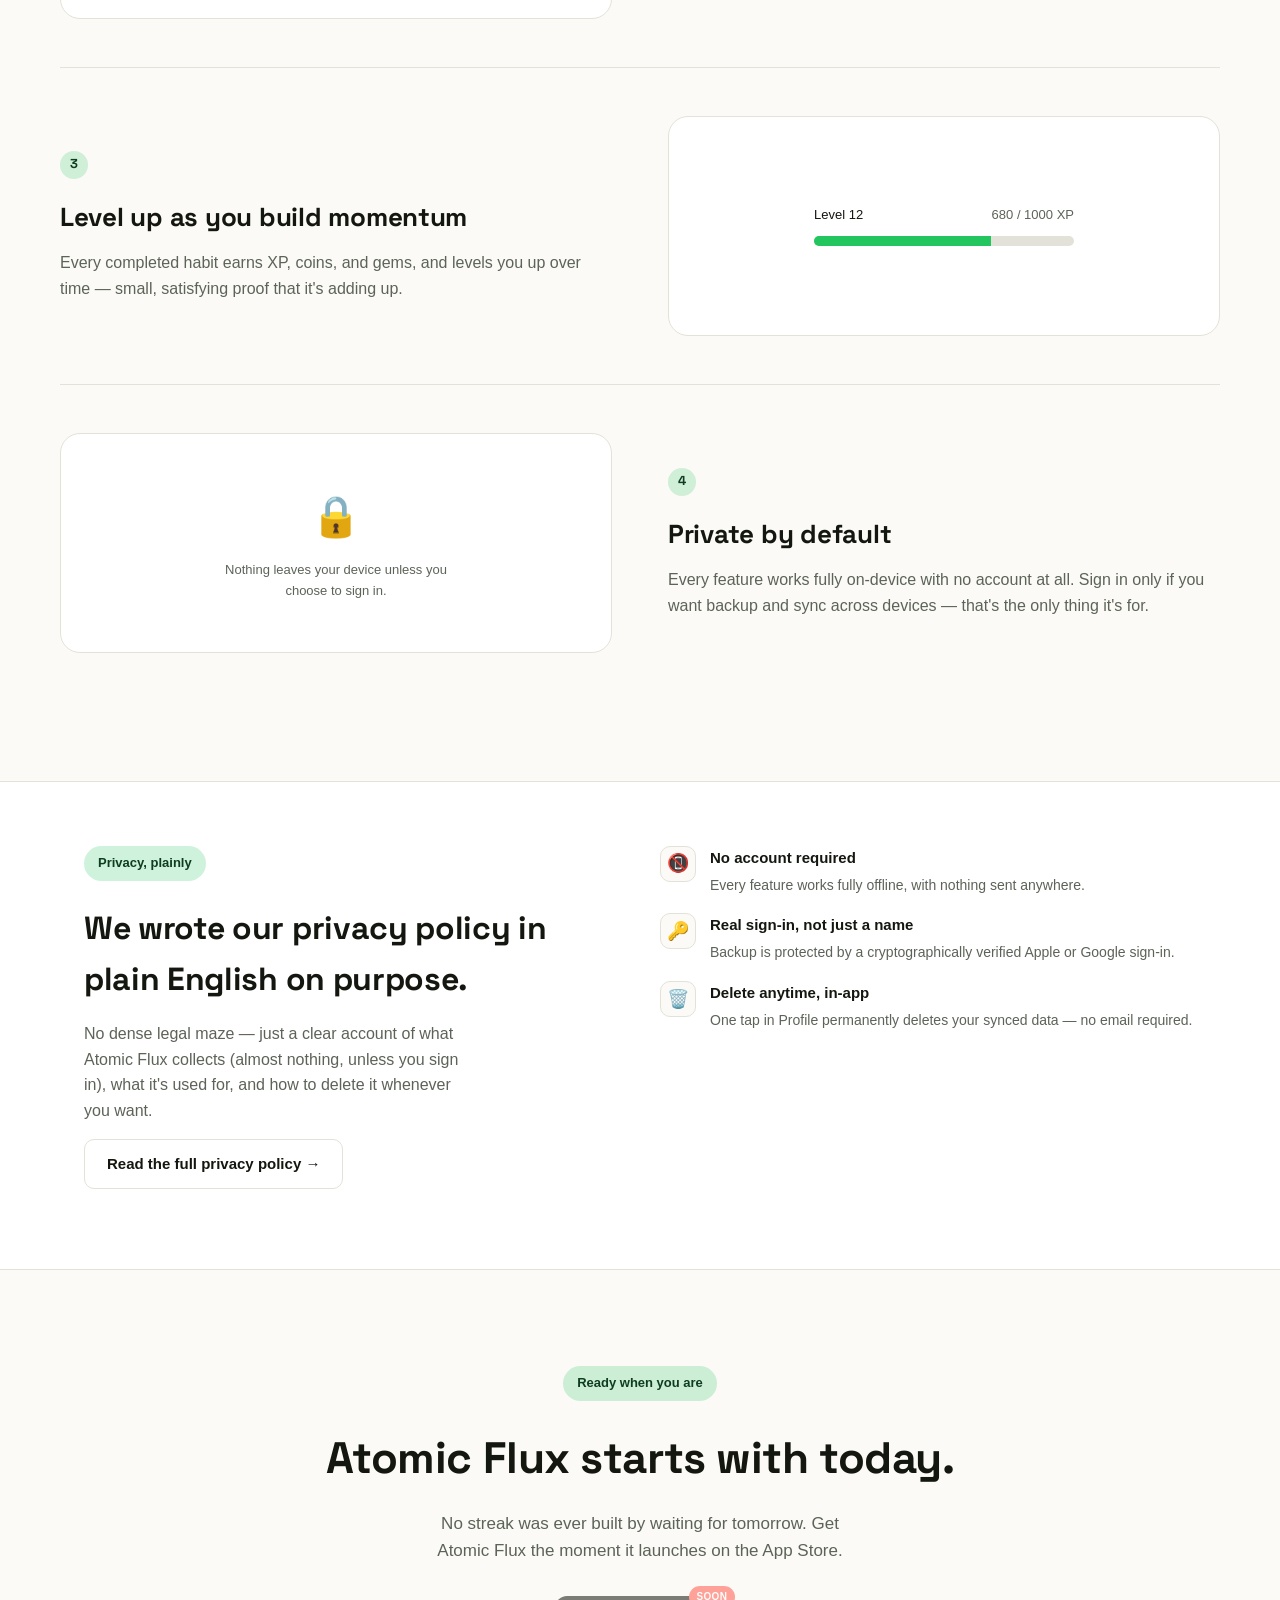
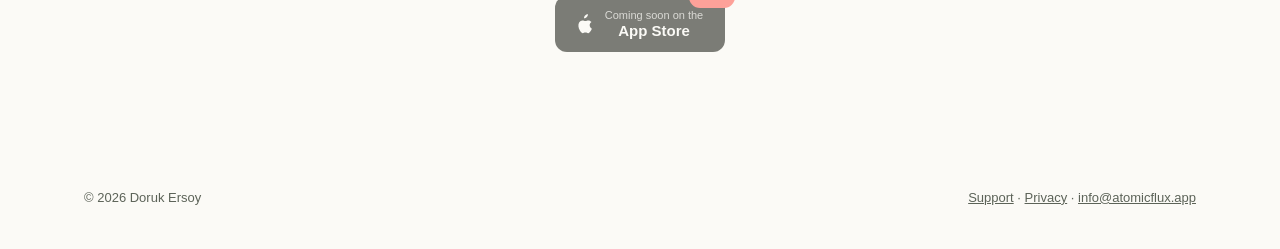
==== commit 5fcaec3a: "Rebrand from 1% to Atomic Flux Replace the "1%" text badge with the real app icon as the logo, and r" ====
--- a/index.html
+++ b/index.html
@@ -3,8 +3,8 @@
 <head>
 <meta charset="utf-8">
 <meta name="viewport" content="width=device-width, initial-scale=1">
-<title>1% — Stop chasing willpower. Build 1% momentum, daily.</title>
-<meta name="description" content="1% is a dead-simple, private habit tracker for iOS. Turn tiny daily wins into streaks you'll actually keep.">
+<title>Atomic Flux — Stop chasing willpower. Build momentum, daily.</title>
+<meta name="description" content="Atomic Flux is a dead-simple, private habit tracker for iOS. Turn tiny daily wins into streaks you'll actually keep.">
 <link rel="preconnect" href="https://fonts.googleapis.com">
 <link rel="preconnect" href="https://fonts.gstatic.com" crossorigin>
 <link href="https://fonts.googleapis.com/css2?family=Space+Grotesk:wght@500;700&display=swap" rel="stylesheet">
@@ -14,7 +14,7 @@
 <body class="home">
 <header class="site">
   <a class="brand" href="/">
-    <span class="mark">1%</span>
+    <img class="mark" src="/assets/app-icon.png" alt="Atomic Flux logo">
     atomicflux
   </a>
   <nav class="site">
@@ -32,9 +32,9 @@
         <span class="eyebrow">🌱 Atomic progress, not overnight overhauls</span>
         <h1>
           <span class="line">Stop chasing <span class="strike">willpower</span>.</span>
-          <span class="line">Build <span class="accent-word">1% momentum</span>, daily.</span>
+          <span class="line">Build momentum with <span class="accent-word">Atomic Flux</span>.</span>
         </h1>
-        <p class="hero-sub">1% is a dead-simple habit tracker that turns tiny daily wins into streaks you'll actually keep — fully private on your device, unless you choose to back up.</p>
+        <p class="hero-sub">Atomic Flux is a dead-simple habit tracker that turns tiny daily wins into streaks you'll actually keep — fully private on your device, unless you choose to back up.</p>
 
         <div class="cta-row">
           <a class="appstore-badge disabled" href="#download" aria-disabled="true">
@@ -56,7 +56,7 @@
       </div>
 
       <div class="hero-visual" data-reveal>
-        <img class="app-icon-float" src="/assets/app-icon.png" alt="1% app icon">
+        <img class="app-icon-float" src="/assets/app-icon.png" alt="Atomic Flux app icon">
         <div class="float-card card-streak">
           <span class="emoji">🔥</span>
           <div><strong>47</strong> <span class="muted">day streak</span></div>
@@ -85,7 +85,7 @@
 
   <section id="how-it-works" class="features home-wrap">
     <div class="section-head" data-reveal>
-      <span class="eyebrow">How 1% works</span>
+      <span class="eyebrow">How Atomic Flux works</span>
       <h2>Small enough to actually do. Every single day.</h2>
     </div>
 
@@ -130,7 +130,7 @@
       <div class="feature-copy">
         <span class="num">3</span>
         <h3>Level up as you build momentum</h3>
-        <p>Every completed habit earns XP, coins, and gems, and levels you up over time — small, satisfying proof that the 1% is adding up.</p>
+        <p>Every completed habit earns XP, coins, and gems, and levels you up over time — small, satisfying proof that it's adding up.</p>
       </div>
       <div class="feature-visual">
         <div class="mock-levels" aria-hidden="true">
@@ -160,7 +160,7 @@
       <div>
         <span class="eyebrow">Privacy, plainly</span>
         <h2>We wrote our privacy policy in plain English on purpose.</h2>
-        <p>No dense legal maze — just a clear account of what 1% collects (almost nothing, unless you sign in), what it's used for, and how to delete it whenever you want.</p>
+        <p>No dense legal maze — just a clear account of what Atomic Flux collects (almost nothing, unless you sign in), what it's used for, and how to delete it whenever you want.</p>
         <p><a class="btn secondary" href="/privacy/">Read the full privacy policy →</a></p>
       </div>
       <div class="trust-points">
@@ -182,8 +182,8 @@
 
   <section id="download" class="final-cta home-wrap" data-reveal>
     <span class="eyebrow">Ready when you are</span>
-    <h2>Your 1% starts with today.</h2>
-    <p>No streak was ever built by waiting for tomorrow. Get 1% the moment it launches on the App Store.</p>
+    <h2>Atomic Flux starts with today.</h2>
+    <p>No streak was ever built by waiting for tomorrow. Get Atomic Flux the moment it launches on the App Store.</p>
     <div class="cta-row">
       <a class="appstore-badge disabled" href="#download" aria-disabled="true">
         <svg width="22" height="22" viewBox="0 0 24 24" fill="currentColor" aria-hidden="true"><path d="M16.365 1.43c0 1.14-.462 2.096-1.226 2.87-.83.84-2.14 1.49-3.09 1.41-.15-1.09.44-2.24 1.16-2.95.79-.8 2.14-1.4 3.11-1.33.02.01.03.01.05 0zM20.6 17.12c-.41.95-.6 1.37-1.12 2.21-.72 1.17-1.74 2.63-3 2.64-1.12.01-1.41-.73-2.93-.72-1.52.01-1.84.74-2.96.73-1.26-.01-2.22-1.32-2.94-2.49-2.02-3.27-2.23-7.1-.98-9.14.88-1.44 2.28-2.29 3.6-2.29 1.34 0 2.18.74 3.29.74 1.08 0 1.73-.74 3.29-.74 1.18 0 2.43.64 3.31 1.75-2.91 1.6-2.44 5.76.44 7.31z"/></svg>
--- a/css/style.css
+++ b/css/style.css
@@ -63,13 +63,8 @@
   width: 28px;
   height: 28px;
   border-radius: 8px;
-  background: var(--accent);
-  color: #fff;
-  display: flex;
-  align-items: center;
-  justify-content: center;
-  font-size: 13px;
-  font-weight: 800;
+  object-fit: cover;
+  display: block;
 }
 
 nav.site {
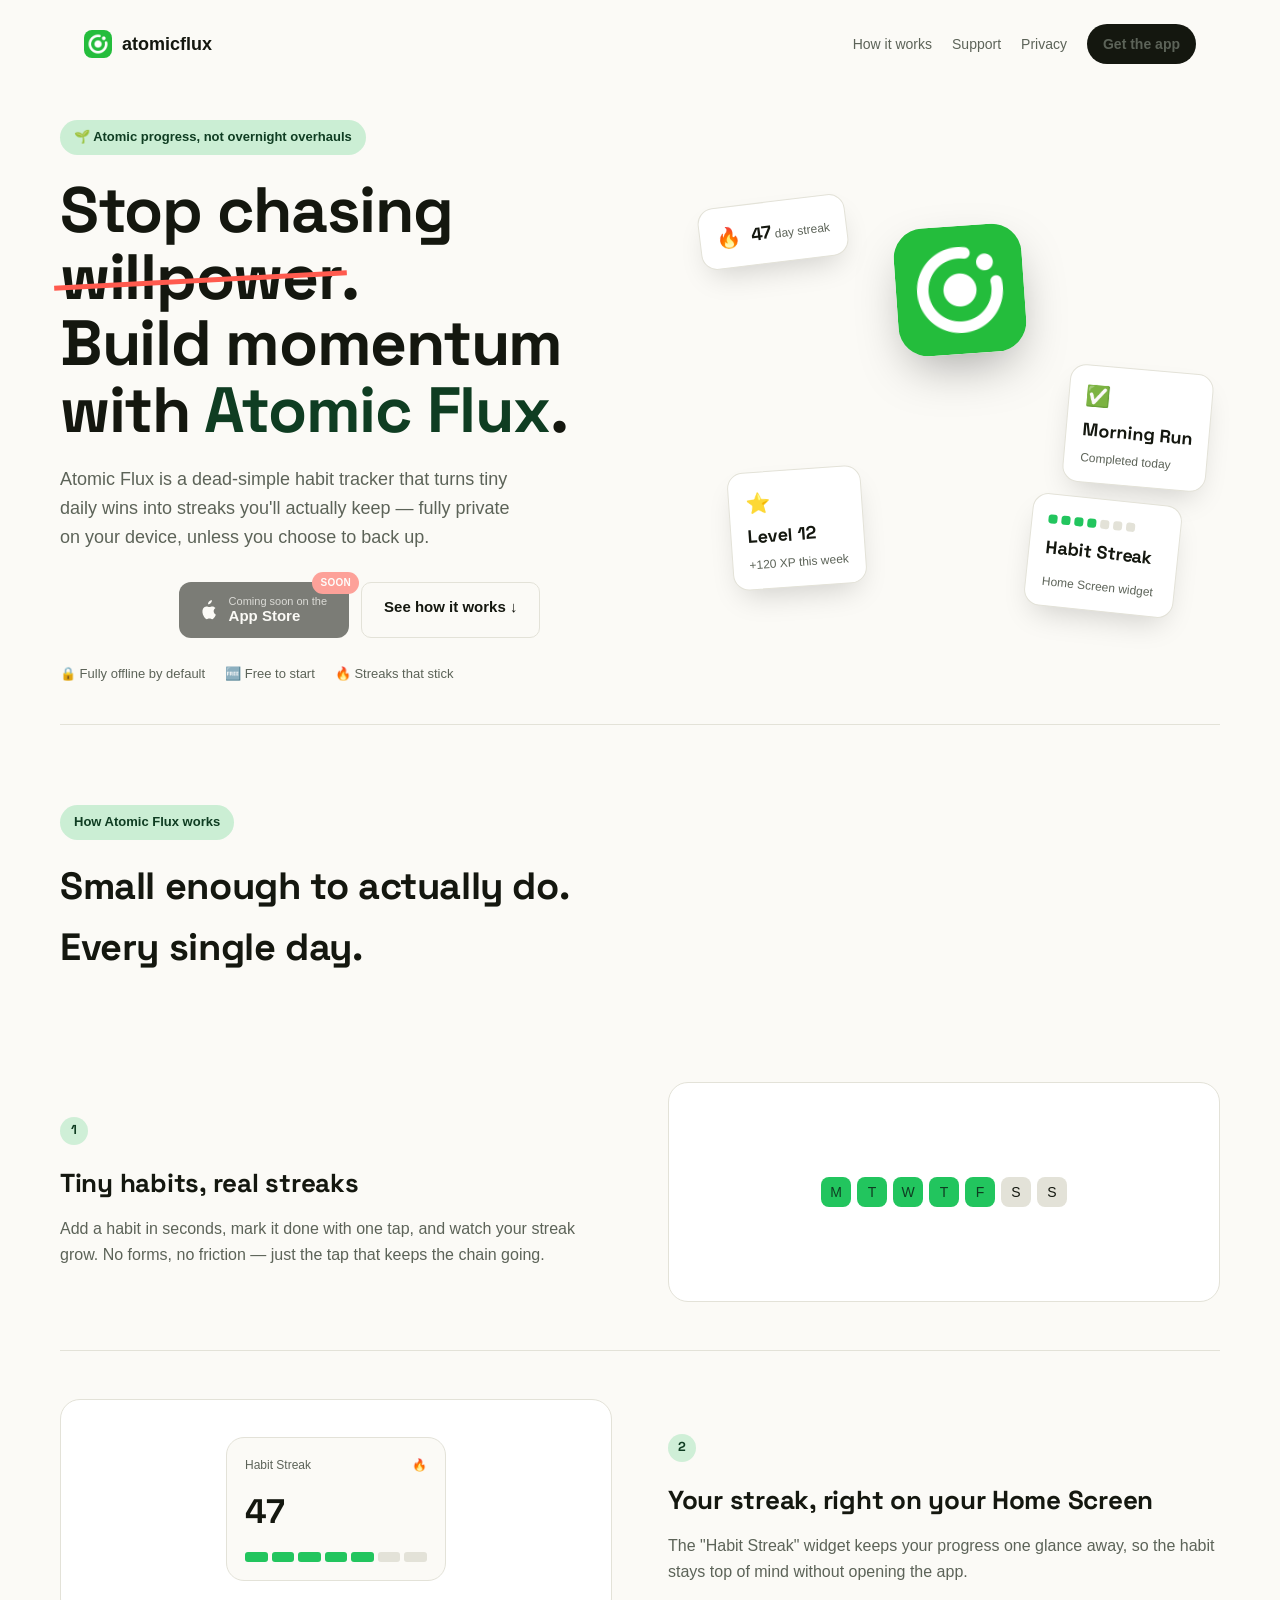
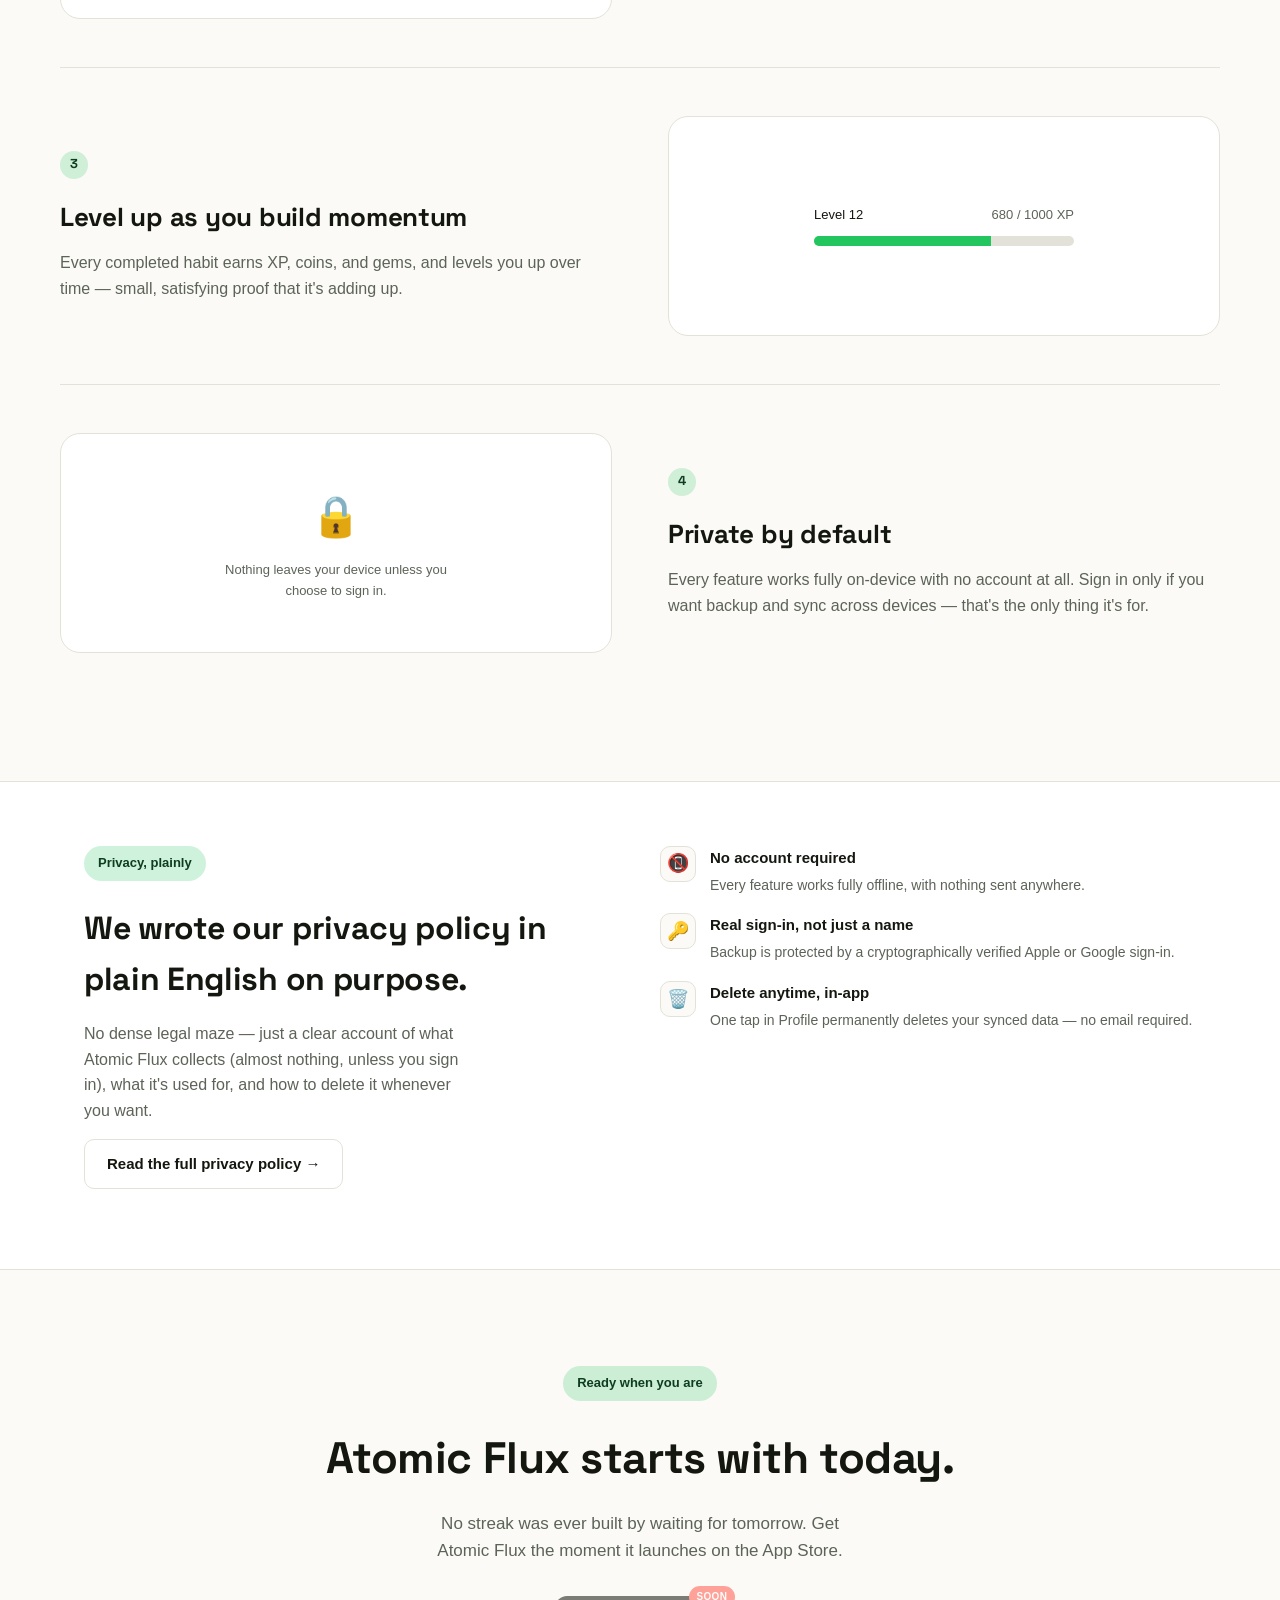
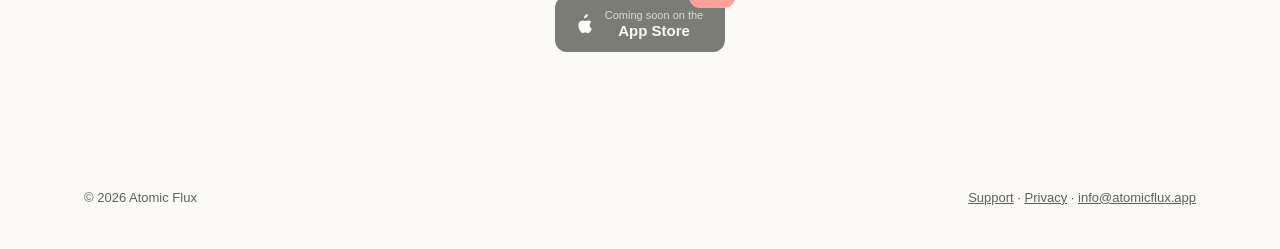
==== commit db0547dc: "Replace personal name with brand name in page footers Co-Authored-By: Claude Sonnet 5 <noreply@anthr" ====
--- a/index.html
+++ b/index.html
@@ -198,7 +198,7 @@
 </main>
 
 <footer class="site">
-  <span>&copy; 2026 Doruk Ersoy</span>
+  <span>&copy; 2026 Atomic Flux</span>
   <span><a href="/support/">Support</a> · <a href="/privacy/">Privacy</a> · <a href="mailto:info@atomicflux.app">info@atomicflux.app</a></span>
 </footer>
 
